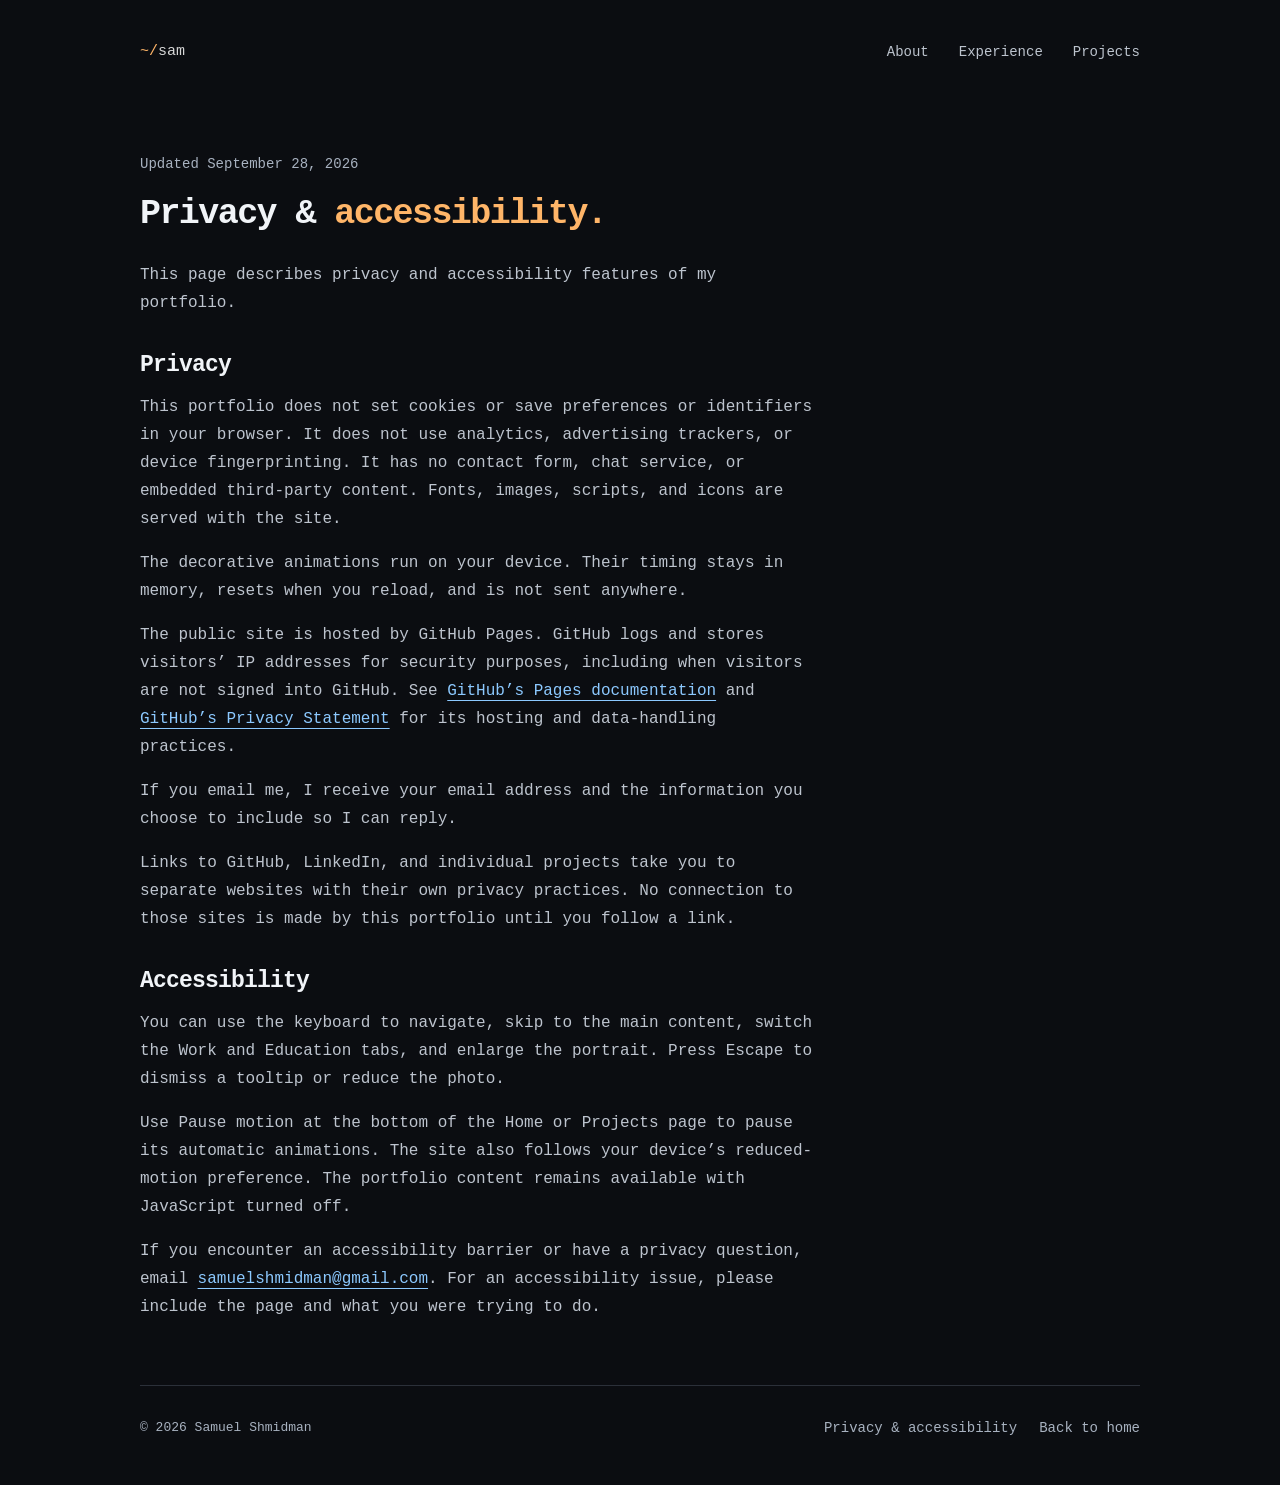
==== privacy/index.html @ e1cd4737 "Replace portfolio with lightweight site and editable profile assets" ====
<!doctype html>
<html lang="en">
  <head>
    <meta charset="utf-8">
    <meta name="viewport" content="width=device-width, initial-scale=1, viewport-fit=cover">
    <meta name="color-scheme" content="dark">
    <meta name="theme-color" content="#0b0d11">
    <meta name="referrer" content="no-referrer">
    <meta name="description" content="Privacy information and accessibility features for Samuel Shmidman's portfolio.">
    <title>Privacy &amp; accessibility — Samuel Shmidman</title>
    <link rel="icon" type="image/svg+xml" href="../favicon.svg">
    <link rel="stylesheet" href="../styles.css">
  </head>
  <body>
    <a class="skip-link" href="#main">Skip to content</a>
    <div class="page">
      <header class="site-header">
        <a class="wordmark" href="../#about" aria-label="Samuel Shmidman, home"><span aria-hidden="true">~/</span> sam</a>
        <nav aria-label="Main navigation">
          <a href="../#about">About</a>
          <a href="../#experience">Experience</a>
          <a href="../projects/">Projects</a>
        </nav>
      </header>
      <main id="main" class="policy" tabindex="-1">
        <p class="eyebrow">Updated September 28, 2026</p>
        <h1>Privacy &amp; <span>accessibility.</span></h1>
        <p>This page describes privacy and accessibility features of my portfolio.</p>
        <section aria-labelledby="privacy-title">
          <h2 id="privacy-title">Privacy</h2>
          <p>This portfolio does not set cookies or save preferences or identifiers in your browser. It does not use analytics, advertising trackers, or device fingerprinting. It has no contact form, chat service, or embedded third-party content. Fonts, images, scripts, and icons are served with the site.</p>
          <p>The decorative animations run on your device. Their timing stays in memory, resets when you reload, and is not sent anywhere.</p>
          <p>The public site is hosted by GitHub Pages. GitHub logs and stores visitors’ IP addresses for security purposes, including when visitors are not signed into GitHub. See <a href="https://docs.github.com/en/pages/getting-started-with-github-pages/what-is-github-pages" rel="noreferrer">GitHub’s Pages documentation</a> and <a href="https://docs.github.com/en/site-policy/privacy-policies/github-general-privacy-statement" rel="noreferrer">GitHub’s Privacy Statement</a> for its hosting and data-handling practices.</p>
          <p>If you email me, I receive your email address and the information you choose to include so I can reply.</p>
          <p>Links to GitHub, LinkedIn, and individual projects take you to separate websites with their own privacy practices. No connection to those sites is made by this portfolio until you follow a link.</p>
        </section>
        <section aria-labelledby="accessibility-title">
          <h2 id="accessibility-title">Accessibility</h2>
          <p>You can use the keyboard to navigate, skip to the main content, switch the Work and Education tabs, and enlarge the portrait. Press Escape to dismiss a tooltip or reduce the photo.</p>
          <p>Use Pause motion at the bottom of the Home or Projects page to pause its automatic animations. The site also follows your device’s reduced-motion preference. The portfolio content remains available with JavaScript turned off.</p>
          <p>If you encounter an accessibility barrier or have a privacy question, email <a href="mailto:samuelshmidman@gmail.com">samuelshmidman@gmail.com</a>. For an accessibility issue, please include the page and what you were trying to do.</p>
        </section>
      </main>
      <footer class="site-footer">
        <p>© 2026 Samuel Shmidman</p>
        <div class="footer-actions"><a href="./" aria-current="page">Privacy &amp; accessibility</a><a href="../#about">Back to home</a></div>
      </footer>
    </div>
  </body>
</html>
---- styles.css ----
:root {
  color-scheme: dark;
  --background: #0b0d11;
  --surface: #11151a;
  --line: #2b3039;
  --text: #bdc4ce;
  --bright: #f1f4f8;
  --muted: #a8b2c0;
  --accent: #ffb568;
  --link: #8cc9ff;
  --mono: ui-monospace, SFMono-Regular, Menlo, Consolas, monospace;
  background: var(--background);
  color: var(--text);
  font-family: var(--mono);
  font-synthesis: none;
  font-size: 100%;
  line-height: 1.75;
}
* { box-sizing: border-box; }
html { scroll-padding-top: 36px; -webkit-text-size-adjust: 100%; }
body { position: relative; margin: 0; min-width: 280px; padding-inline: env(safe-area-inset-left) env(safe-area-inset-right); }
[hidden] { display: none !important; }
::selection { color: #0b0d11; background: #ffb568; }
a { color: inherit; text-decoration: none; text-underline-offset: 5px; }
a:hover { color: var(--accent); }
:focus-visible { outline: 2px solid #bdbdbd; outline-offset: 5px; }
button { font: inherit; cursor: pointer; }
a, button { touch-action: manipulation; }
h1,h2,h3,p,figure { margin: 0; }
h1,h2,h3 { color: var(--bright); }
#character-field { position: fixed; inset: 0; width: 100%; height: 100%; pointer-events: none; opacity: .32; z-index: 0; }
.page { position: relative; z-index: 1; width: min(100% - 64px, 1000px); margin: 0 auto; }
.site-header { display: flex; flex-wrap: wrap; justify-content: space-between; align-items: center; gap: 12px 24px; min-height: 104px; padding: 12px 0; }
.wordmark { color: #d6d6d6; font-size: 0.9375rem; white-space: nowrap; }
.wordmark span { color: var(--accent); }
.site-header nav { display: flex; flex-wrap: wrap; gap: 8px 30px; font-size: .875rem; }
.site-header a { display: inline-flex; align-items: center; min-height: 44px; }
.site-header nav a:hover { text-decoration: underline; }
.intro { display: grid; grid-template-columns: minmax(0, 1fr) 204px; column-gap: 64px; align-items: start; padding: 62px 0 76px; }
.intro-heading { grid-column: 1; grid-row: 1; min-width: 0; }
.intro-copy { grid-column: 1; grid-row: 2; align-self: center; }
.intro-details { grid-column: 1; grid-row: 3; min-width: 0; }
.eyebrow { color: var(--muted); font-size: 0.875rem; margin-bottom: 14px; }
h1 { font-size: clamp(1.5625rem, 3vw, 2.1875rem); line-height: 1.35; letter-spacing: -.045em; font-weight: 650; margin-bottom: 23px; }
h1 span { color: var(--accent); }
.intro-lead { color: #dedede; margin-bottom: 17px; }
.intro-details .availability { margin: 24px 0 17px; color: #e3c6a7; font-size: 0.875rem; }
.profile-links { display: flex; align-items: center; flex-wrap: wrap; gap: 18px; font-size: 0.875rem; }
.profile-links a { display: inline-flex; gap: 7px; align-items: center; min-height: 44px; }
.profile-links a:hover { text-decoration: underline; }
.link-divider { color: #555; }
.headshot { grid-column: 2; grid-row: 2; align-self: center; position: relative; z-index: 2; height: 0; margin: 0; }
.portrait-zoom { --portrait-scale: 1.32; display: block; width: 100%; padding: 0; border: 0; border-radius: 10px; background: transparent; translate: 0 -50%; transform-origin: right center; transition: transform 420ms cubic-bezier(.2,.7,.2,1), box-shadow 420ms ease; cursor: zoom-in; }
.portrait-zoom.is-expanded { transform: scale(var(--portrait-scale)); box-shadow: 0 20px 65px #0008; cursor: zoom-out; }
@media (hover: hover) and (pointer: fine) {
  .portrait-zoom:hover:not(.zoom-dismissed) { transform: scale(var(--portrait-scale)); box-shadow: 0 20px 65px #0008; }
}
.headshot img { display: block; width: 100%; height: auto; aspect-ratio: 1; object-fit: cover; border-radius: 10px; border: 1px solid #404b5c; }
.section { scroll-margin-top: 22px; margin-bottom: 70px; }
.section-heading { display: flex; flex-wrap: wrap; align-items: baseline; justify-content: space-between; gap: 20px; margin-bottom: 22px; }
h2 { font-size: 1.4375rem; letter-spacing: -.035em; line-height: 1.4; font-weight: 600; }
.section-marker { color: var(--muted); font-size: .8125rem; }
.timeline-tabs { display: flex; gap: 5px; padding: 5px; margin-bottom: 60px; background: #12171e; border: 1px solid #26313c; border-radius: 8px; }
.timeline-tabs button { flex: 1; min-width: 0; min-height: 44px; padding: 7px 16px; border: 1px solid transparent; border-radius: 5px; background: transparent; color: #9a9a9a; font-size: 0.875rem; line-height: 1.5; transition: background 150ms ease, color 150ms ease; }
.timeline-tabs button:hover { color: #ededed; }
.timeline-tabs button[aria-selected="true"] { background: #28211c; border-color: #a87746; color: #ffca8d; text-decoration: underline; text-underline-offset: 4px; }
.timeline-panel { padding: 30px 30px 2px; border: 1px solid var(--line); border-radius: 9px; background: #0f141bef; }
.fallback-heading { margin-bottom: 25px; font-size: 1.0625rem; }
.tabs-ready .fallback-heading { display: none; }
.timeline { margin: 0; padding: 0; list-style: none; }
.timeline-entry { position: relative; margin-left: 21px; padding: 0 0 56px 42px; border-left: 1px solid #323232; }
.timeline-entry:last-child { border-left-color: transparent; padding-bottom: 30px; }
.timeline-badge { position: absolute; top: 0; left: -21px; display: grid; place-items: center; width: 41px; height: 41px; background: #1a1a1a; color: #dedede; border: 1px solid #383838; border-radius: 50%; font-size: 1rem; line-height: 1; }
.entry-heading { display: flex; align-items: baseline; justify-content: space-between; flex-wrap: wrap; column-gap: 14px; margin-bottom: 4px; }
.entry-heading h3 { font-size: 1rem; font-weight: 600; line-height: 1.5; }
.date { color: var(--muted); font-size: 0.8125rem; line-height: 1.6; }
.role { font-size: 0.875rem; line-height: 1.65; color: #cecece; }
.entry-description { margin-top: 9px; max-width: 78ch; font-family: -apple-system, BlinkMacSystemFont, "Segoe UI", sans-serif; font-size: 1rem; line-height: 1.7; color: #aaa; }
.role-group { margin-top: 56px; }
.role-heading { display: flex; flex-wrap: wrap; justify-content: space-between; align-items: baseline; column-gap: 15px; row-gap: 4px; }
.projects .section-heading { margin-bottom: 60px; }
.project-grid { display: grid; grid-template-columns: repeat(2, minmax(0,1fr)); gap: 60px 18px; }
.project-card { display: flex; flex-direction: column; padding: 26px; border: 1px solid var(--line); border-radius: 8px; background: #11171ff2; }
.project-category { font-size: 0.75rem; line-height: 1.5; color: var(--muted); margin-bottom: 13px; text-transform: uppercase; letter-spacing: .035em; }
.project-card h3 { font-size: 1.25rem; letter-spacing: -.035em; line-height: 1.4; margin-bottom: 12px; }
.project-card > p:not(.project-category):not(.project-note) { font-family: -apple-system, BlinkMacSystemFont, "Segoe UI", sans-serif; font-size: 1rem; line-height: 1.7; }
.tags { display: flex; flex-wrap: wrap; list-style: none; padding: 0; margin: 21px 0 17px; gap: 7px; }
.tags li { max-width: 100%; padding: 2px 8px; font-size: 0.75rem; line-height: 1.7; color: #b9cfe5; background: #1a2532; border: 1px solid #2b3b4c; border-radius: 4px; }
.project-link { display: inline-flex; align-self: flex-start; align-items: center; gap: 9px; margin-top: auto; min-height: 44px; font-size: 0.875rem; color: var(--link); }
.project-link:hover { text-decoration: underline; }
.project-note { margin-top: auto; padding: 10px 0; font-size: 0.8125rem; color: var(--muted); }
.site-footer { border-top: 1px solid var(--line); display: flex; justify-content: space-between; flex-wrap: wrap; align-items: center; gap: 16px; padding: 20px 0 max(35px, env(safe-area-inset-bottom)); font-size: 0.8125rem; color: var(--muted); }
.site-footer a { display: inline-flex; align-items: center; gap: .5rem; min-height: 44px; font-size: 0.875rem; }
.footer-actions { display: flex; align-items: center; flex-wrap: wrap; gap: 22px; }
.motion-toggle { min-height: 44px; padding: 0; color: var(--muted); background: transparent; border: 0; font-size: 0.875rem; }
.motion-toggle:hover { color: var(--accent); }
.duck-hideout { position: absolute; inset: 0; overflow: hidden; pointer-events: none; z-index: 2; }
.wandering-duck { transform-origin: top left; position: absolute; left: 0; top: 0; user-select: none; pointer-events: none; }
.wandering-duck pre { margin: 0; font-family: var(--mono); font-weight: 500; white-space: pre; }
.duck-mother { width: 60px; height: 40px; color: #c5b68c; opacity: .75; }
.duck-mother pre { font-size: 10px; line-height: 10px; }
.duckling { width: 36px; height: 18px; color: #c0ae77; opacity: .65; }
.duckling pre { font-size: 8px; line-height: 9px; }
.skip-link { position: absolute; z-index: 10; left: 16px; top: -100px; padding: 10px 18px; color: #090909; background: #ededed; }
.skip-link:focus { top: 16px; }
.sr-only { position: absolute; width: 1px; height: 1px; padding: 0; margin: -1px; overflow: hidden; clip-path: inset(50%); white-space: nowrap; border: 0; }
.tooltip { position: fixed; z-index: 20; max-width: min(19rem, calc(100% - 24px)); padding: 8px 12px; border: 1px solid #65758a; border-radius: 6px; background: #1a2532; color: var(--bright); box-shadow: 0 4px 16px #0005; font-size: .875rem; line-height: 1.5; overflow-wrap: anywhere; }
.policy { max-width: 70ch; padding: 48px 0 64px; overflow-wrap: anywhere; }
.policy section { margin-top: 32px; }
.policy h2 { margin-bottom: 12px; }
.policy p + p { margin-top: 16px; }
.policy a { color: var(--link); text-decoration: underline; }
.intro-copy, .project-card, .timeline-panel { min-width: 0; overflow-wrap: anywhere; }
@media (max-width: 800px) {
  .intro { grid-template-columns: minmax(0,1fr) 168px; column-gap: 32px; padding-top: 40px; }
  .portrait-zoom { --portrait-scale: 1.18; }
  .role-heading { display: block; }
  .role-heading .date { display: block; margin-top: 3px; }
  .timeline-panel { padding: 25px 22px 0; }
}
@media (max-width: 620px) {
  .page { width: calc(100% - 32px); }
  #character-field { opacity: .24; }
  .site-header { min-height: 82px; gap: 12px; }
  .site-header nav { gap: 17px; font-size: 0.875rem; }
  .wordmark { font-size: 0.875rem; }
  .intro { grid-template-columns: minmax(0,1fr); padding: 32px 0 52px; gap: 0; }
  .intro-heading, .intro-copy, .intro-details, .headshot { grid-column: 1; grid-row: auto; }
  .headshot { margin: 25px 0 0; width: 140px; height: auto; }
  .portrait-zoom { --portrait-scale: 1.32; translate: 0; transform-origin: left center; }
  h1 { font-size: clamp(1.625rem, 7vw, 1.8125rem); }
  .intro-copy { font-size: 1rem; }
  .eyebrow { font-size: 0.8125rem; }
  .timeline-panel { padding: 25px 14px 0; }
  .timeline-entry { margin-left: 16px; padding-left: 25px; padding-bottom: 48px; }
  .timeline-entry:last-child { padding-bottom: 25px; }
  .role-group { margin-top: 48px; }
  .timeline-badge { width: 33px; height: 33px; left: -17px; font-size: 0.875rem; }
  .entry-heading { display: block; }
  .entry-heading .date { display: block; margin: 4px 0 7px; }
  .project-grid { grid-template-columns: minmax(0,1fr); }
  .project-card { padding: 21px; }
  .footer-actions { width: 100%; gap: 4px 20px; }
  .section { margin-bottom: 48px; }
  h2 { font-size: 1.375rem; }
}
@media (max-width: 420px) {
  .site-header { flex-wrap: wrap; gap: 4px; padding: 8px 0; }
  .site-header nav { width: 100%; justify-content: space-between; gap: 12px; }
}
@media (prefers-reduced-motion: reduce) {
  *, *::before, *::after { transition: none !important; }
  .portrait-zoom { transition: none; }
}
@media (forced-colors: active) {
  #character-field, .duck-hideout { display: none; }
  .timeline-tabs button[aria-selected="true"] { border-color: Highlight; }
  :focus-visible { outline-color: Highlight; }
  .tooltip { border-color: CanvasText; }
}

/* Color accents and shared navigation for the project index. */
.site-header nav a[aria-current="page"] { color: var(--accent); }
.social-icon { flex: 0 0 auto; width: 18px; height: 18px; }
.profile-links { gap: 24px; }
.profile-links .linkedin-link { color: #8cc9ff; }
.profile-links .resume-link { display: inline-flex; align-items: center; gap: 7px; min-height: 44px; padding: 0; border: 0; background: transparent; color: #8e97a3; font-size: 0.875rem; cursor: default; }
.coming-soon { font-size: 0.75rem; color: #aeb6c1; padding: 1px 6px; background: #1a2029; border: 1px solid #343b47; border-radius: 4px; }
.section-link { display: inline-flex; align-items: center; gap: 10px; min-height: 44px; font-size: 0.875rem; color: var(--link); }
.section-link:hover { text-decoration: underline; }
.entry-meta { color: var(--muted); font-size: 0.8125rem; margin-top: 3px; }
.badge-yc { color: #fff5e9; background: #a44416; border-color: #ef8d4d; }
.badge-independent { color: #b1edd8; background: #18362e; border-color: #366252; }
.badge-brandeis { color: #bdd8ff; background: #203754; border-color: #416391; }
.badge-williams { color: #9bd5ff; background: #163b5b; border-color: #3e6c94; }
.badge-bonnot { color: #f4d297; background: #46331f; border-color: #6b5133; }
.badge-toys { color: #e0c7ff; background: #3b2856; border-color: #755399; }
.project-card { border-top: 2px solid #416685; }
.project-card:nth-child(2) { border-top-color: #41876f; }
.project-card:nth-child(3) { border-top-color: #8465b0; }
.project-card:nth-child(4) { border-top-color: #a07641; }
.project-category { color: #9bbddd; }
.catalog-intro { padding: 57px 0 42px; max-width: 850px; }
.catalog-intro h1 { margin-bottom: 16px; }
.catalog-intro > p:not(.eyebrow) { max-width: 65ch; }
.project-jumps { display: flex; flex-wrap: wrap; gap: 10px; margin-top: 28px; }
.project-jumps a { display: inline-flex; align-items: center; gap: 10px; min-height: 44px; padding: 7px 13px; font-size: 0.875rem; background: #141b25; border: 1px solid #303c4c; border-radius: 6px; }
.project-jumps a:hover { border-color: #7194bb; }
.project-jumps span { color: #8fabc7; font-size: 0.75rem; }
.catalog-section { margin-bottom: 60px; scroll-margin-top: 30px; }
.catalog-section .section-heading { margin-bottom: 60px; }
.catalog-card { min-width: 0; }
.project-card-top { margin-bottom: 14px; }
.project-status { color: #a7c8e9; font-size: 0.75rem; line-height: 1.5; }
.project-card .project-detail { margin: 0 0 14px; color: #a0a9b7; font-size: 0.875rem; }
.group-applications { border-top-color: #416685 !important; }
.group-research-tools { border-top-color: #8465b0 !important; }
.group-hardware { border-top-color: #a07641 !important; }
.group-homelab { border-top-color: #41876f !important; }
@media (max-width: 620px) {
  .catalog-intro { padding: 32px 0; }
  .profile-links { gap: 12px 22px; }
  .section-heading { align-items: flex-start; }
  .section-link { min-height: 44px; white-space: nowrap; }
  .project-jumps { gap: 8px; }
}

@media (max-width: 760px) {
  .project-grid { grid-template-columns: minmax(0,1fr); }
}

.profile-links .resume-link.is-available { color: var(--link); cursor: pointer; }
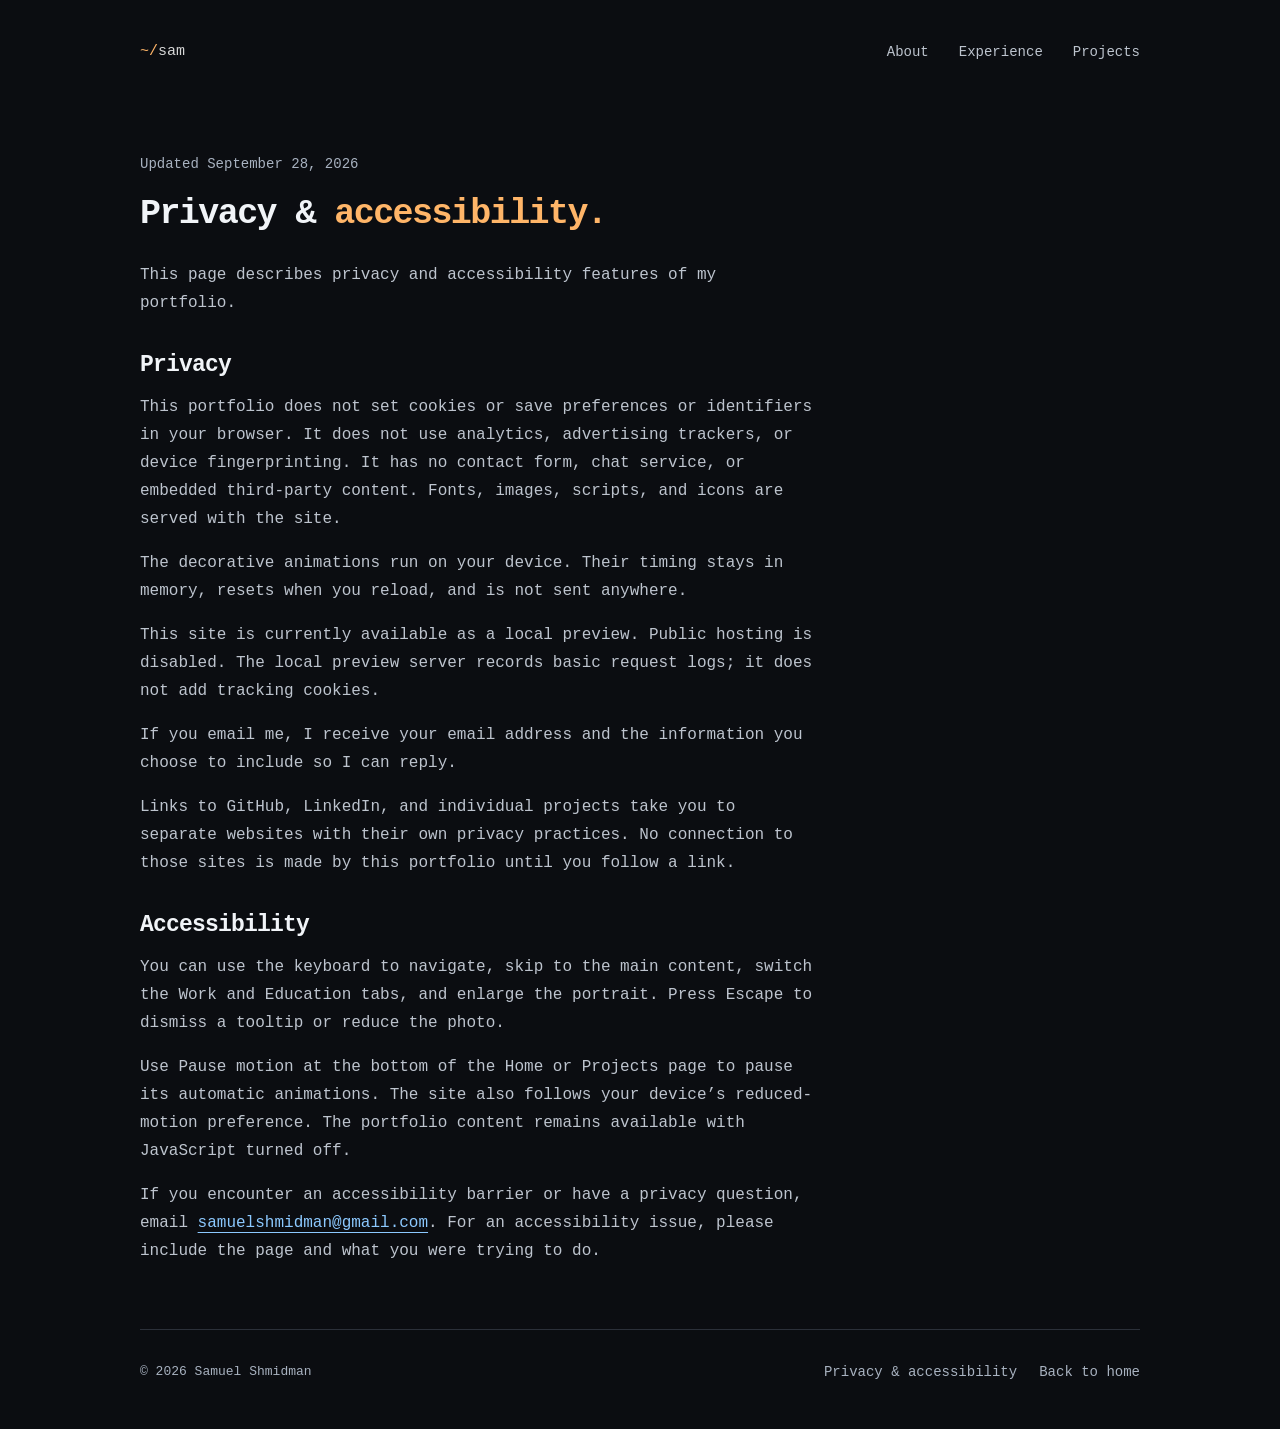
==== commit 2a11441a: "Prepare optional Cloudflare static hosting with Pages disabled" ====
--- a/privacy/index.html
+++ b/privacy/index.html
@@ -30,7 +30,7 @@
           <h2 id="privacy-title">Privacy</h2>
           <p>This portfolio does not set cookies or save preferences or identifiers in your browser. It does not use analytics, advertising trackers, or device fingerprinting. It has no contact form, chat service, or embedded third-party content. Fonts, images, scripts, and icons are served with the site.</p>
           <p>The decorative animations run on your device. Their timing stays in memory, resets when you reload, and is not sent anywhere.</p>
-          <p>The public site is hosted by GitHub Pages. GitHub logs and stores visitors’ IP addresses for security purposes, including when visitors are not signed into GitHub. See <a href="https://docs.github.com/en/pages/getting-started-with-github-pages/what-is-github-pages" rel="noreferrer">GitHub’s Pages documentation</a> and <a href="https://docs.github.com/en/site-policy/privacy-policies/github-general-privacy-statement" rel="noreferrer">GitHub’s Privacy Statement</a> for its hosting and data-handling practices.</p>
+          <p>This site is currently available as a local preview. Public hosting is disabled. The local preview server records basic request logs; it does not add tracking cookies.</p>
           <p>If you email me, I receive your email address and the information you choose to include so I can reply.</p>
           <p>Links to GitHub, LinkedIn, and individual projects take you to separate websites with their own privacy practices. No connection to those sites is made by this portfolio until you follow a link.</p>
         </section>
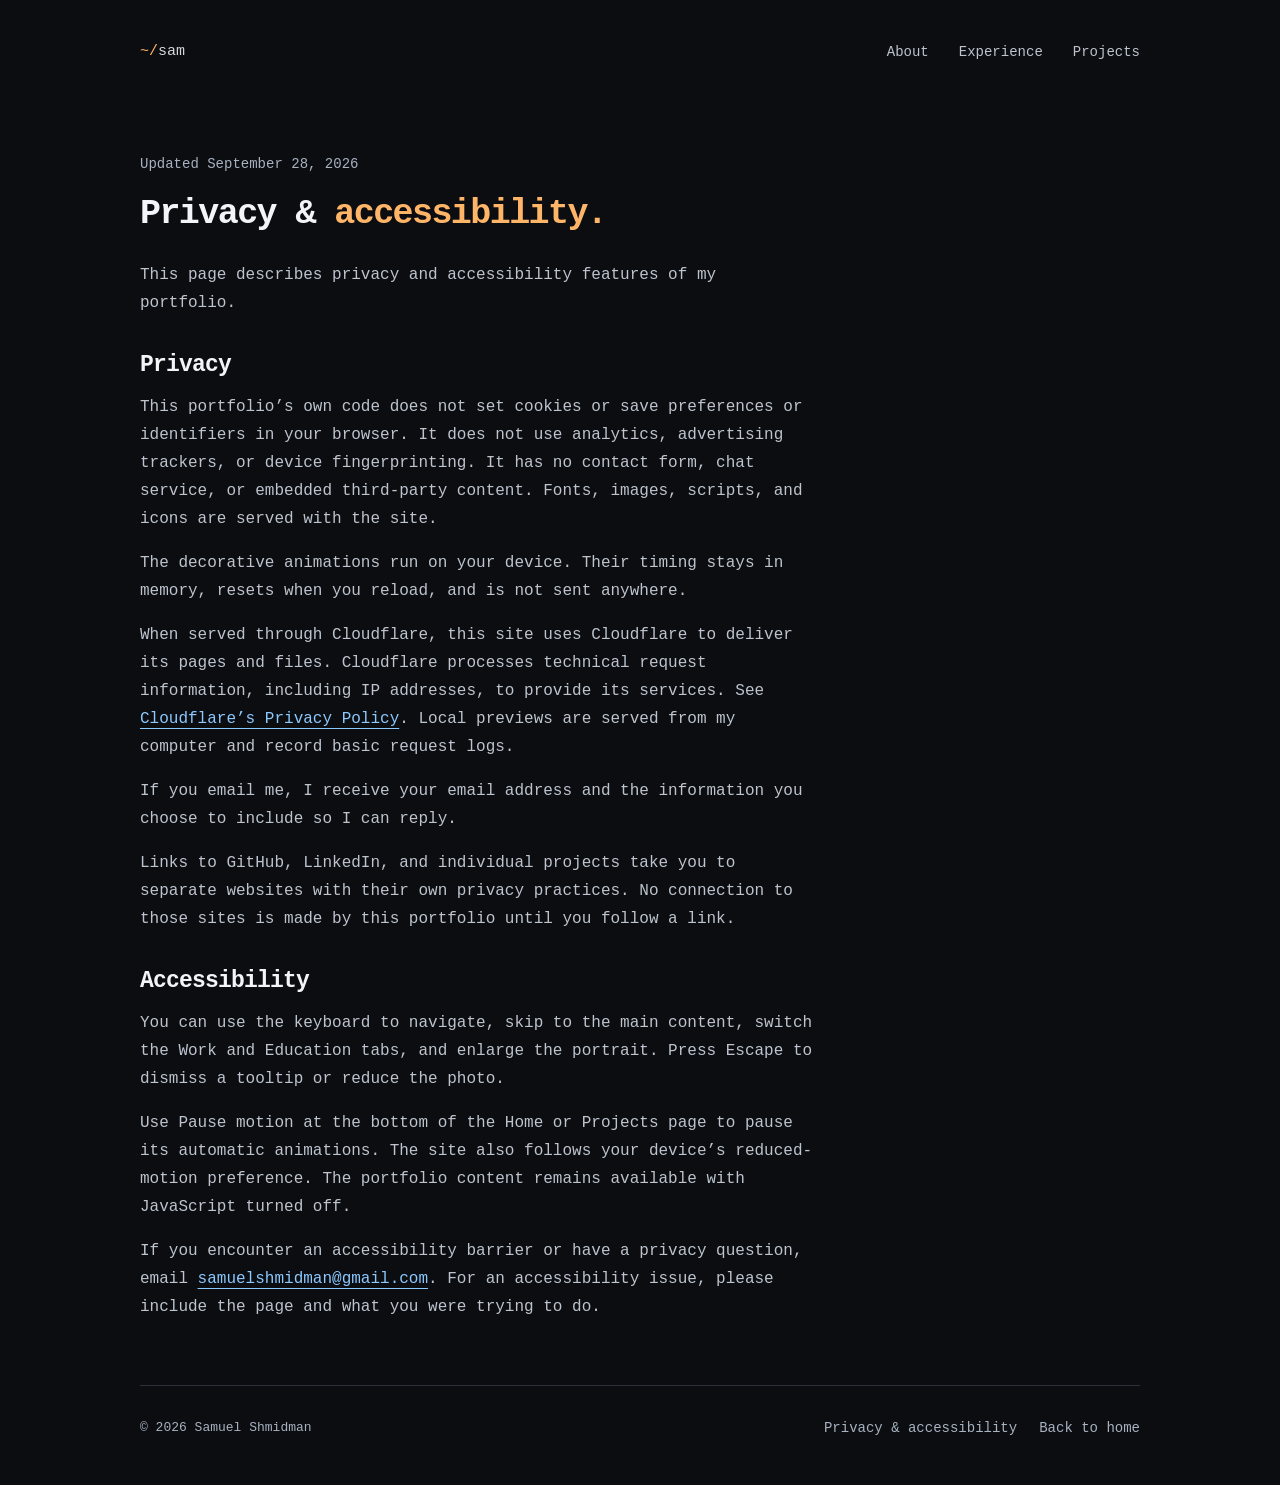
==== commit 4d904c86: "Prepare privacy disclosure for Cloudflare hosting" ====
--- a/privacy/index.html
+++ b/privacy/index.html
@@ -28,9 +28,9 @@
         <p>This page describes privacy and accessibility features of my portfolio.</p>
         <section aria-labelledby="privacy-title">
           <h2 id="privacy-title">Privacy</h2>
-          <p>This portfolio does not set cookies or save preferences or identifiers in your browser. It does not use analytics, advertising trackers, or device fingerprinting. It has no contact form, chat service, or embedded third-party content. Fonts, images, scripts, and icons are served with the site.</p>
+          <p>This portfolio’s own code does not set cookies or save preferences or identifiers in your browser. It does not use analytics, advertising trackers, or device fingerprinting. It has no contact form, chat service, or embedded third-party content. Fonts, images, scripts, and icons are served with the site.</p>
           <p>The decorative animations run on your device. Their timing stays in memory, resets when you reload, and is not sent anywhere.</p>
-          <p>This site is currently available as a local preview. Public hosting is disabled. The local preview server records basic request logs; it does not add tracking cookies.</p>
+          <p>When served through Cloudflare, this site uses Cloudflare to deliver its pages and files. Cloudflare processes technical request information, including IP addresses, to provide its services. See <a href="https://www.cloudflare.com/privacypolicy/" rel="noreferrer">Cloudflare’s Privacy Policy</a>. Local previews are served from my computer and record basic request logs.</p>
           <p>If you email me, I receive your email address and the information you choose to include so I can reply.</p>
           <p>Links to GitHub, LinkedIn, and individual projects take you to separate websites with their own privacy practices. No connection to those sites is made by this portfolio until you follow a link.</p>
         </section>
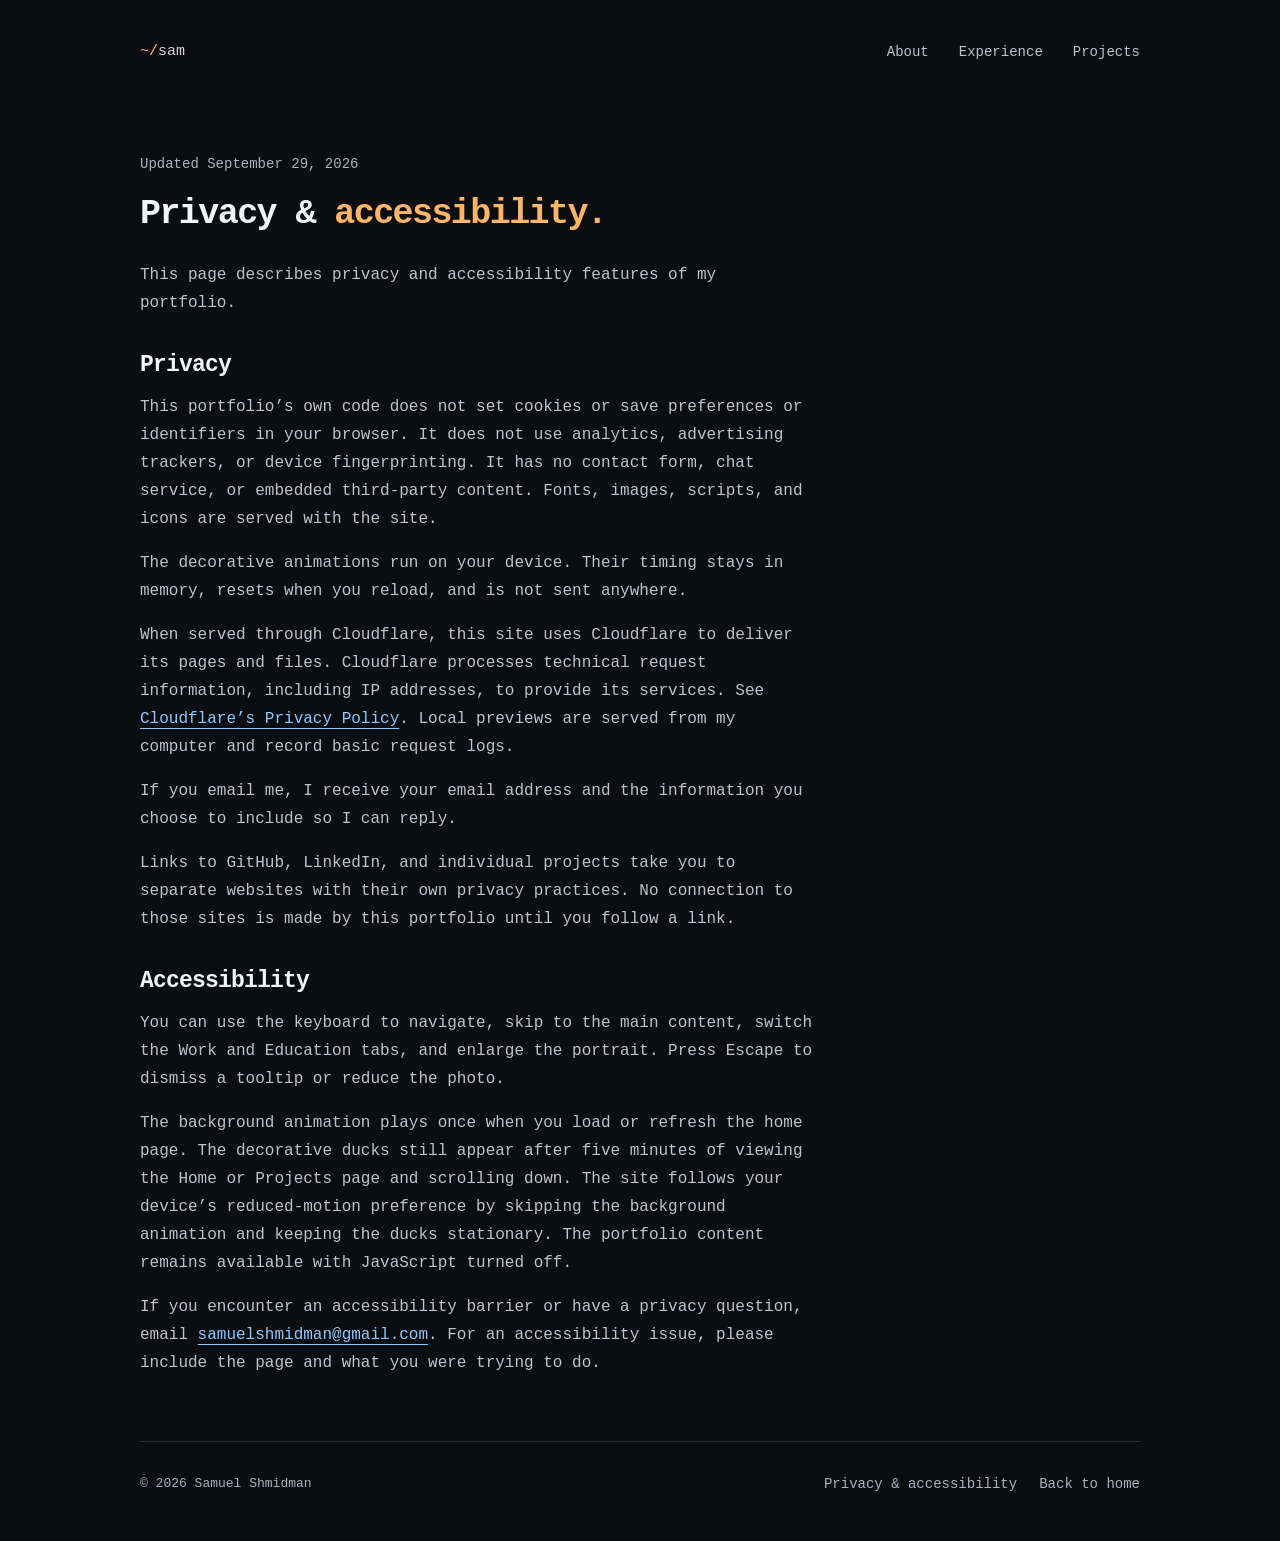
==== commit 05647c41: "Align portfolio work history and finalize opening animation" ====
--- a/privacy/index.html
+++ b/privacy/index.html
@@ -8,7 +8,7 @@
     <meta name="referrer" content="no-referrer">
     <meta name="description" content="Privacy information and accessibility features for Samuel Shmidman's portfolio.">
     <title>Privacy &amp; accessibility — Samuel Shmidman</title>
-    <link rel="icon" type="image/svg+xml" href="../favicon.svg">
+    <link rel="icon" type="image/svg+xml" href="../favicon.svg?v=machined-20260929">
     <link rel="stylesheet" href="../styles.css">
   </head>
   <body>
@@ -23,7 +23,7 @@
         </nav>
       </header>
       <main id="main" class="policy" tabindex="-1">
-        <p class="eyebrow">Updated September 28, 2026</p>
+        <p class="eyebrow">Updated September 29, 2026</p>
         <h1>Privacy &amp; <span>accessibility.</span></h1>
         <p>This page describes privacy and accessibility features of my portfolio.</p>
         <section aria-labelledby="privacy-title">
@@ -37,7 +37,7 @@
         <section aria-labelledby="accessibility-title">
           <h2 id="accessibility-title">Accessibility</h2>
           <p>You can use the keyboard to navigate, skip to the main content, switch the Work and Education tabs, and enlarge the portrait. Press Escape to dismiss a tooltip or reduce the photo.</p>
-          <p>Use Pause motion at the bottom of the Home or Projects page to pause its automatic animations. The site also follows your device’s reduced-motion preference. The portfolio content remains available with JavaScript turned off.</p>
+          <p>The background animation plays once when you load or refresh the home page. The decorative ducks still appear after five minutes of viewing the Home or Projects page and scrolling down. The site follows your device’s reduced-motion preference by skipping the background animation and keeping the ducks stationary. The portfolio content remains available with JavaScript turned off.</p>
           <p>If you encounter an accessibility barrier or have a privacy question, email <a href="mailto:samuelshmidman@gmail.com">samuelshmidman@gmail.com</a>. For an accessibility issue, please include the page and what you were trying to do.</p>
         </section>
       </main>
--- a/styles.css
+++ b/styles.css
@@ -43,8 +43,9 @@
 .eyebrow { color: var(--muted); font-size: 0.875rem; margin-bottom: 14px; }
 h1 { font-size: clamp(1.5625rem, 3vw, 2.1875rem); line-height: 1.35; letter-spacing: -.045em; font-weight: 650; margin-bottom: 23px; }
 h1 span { color: var(--accent); }
-.intro-lead { color: #dedede; margin-bottom: 17px; }
+.intro-greeting, .intro-lead { color: #dedede; margin-bottom: 17px; }
 .intro-details .availability { margin: 24px 0 17px; color: #e3c6a7; font-size: 0.875rem; }
+.intro-signature { margin-bottom: 20px; color: var(--bright); }
 .profile-links { display: flex; align-items: center; flex-wrap: wrap; gap: 18px; font-size: 0.875rem; }
 .profile-links a { display: inline-flex; gap: 7px; align-items: center; min-height: 44px; }
 .profile-links a:hover { text-decoration: underline; }
@@ -86,14 +87,14 @@
 .project-card > p:not(.project-category):not(.project-note) { font-family: -apple-system, BlinkMacSystemFont, "Segoe UI", sans-serif; font-size: 1rem; line-height: 1.7; }
 .tags { display: flex; flex-wrap: wrap; list-style: none; padding: 0; margin: 21px 0 17px; gap: 7px; }
 .tags li { max-width: 100%; padding: 2px 8px; font-size: 0.75rem; line-height: 1.7; color: #b9cfe5; background: #1a2532; border: 1px solid #2b3b4c; border-radius: 4px; }
-.project-link { display: inline-flex; align-self: flex-start; align-items: center; gap: 9px; margin-top: auto; min-height: 44px; font-size: 0.875rem; color: var(--link); }
+.project-actions { display: flex; flex-direction: column; align-items: flex-start; gap: 4px; margin-top: auto; }
+.project-link { display: inline-flex; align-items: center; gap: 8px; min-height: 44px; font-size: 0.875rem; color: var(--link); }
 .project-link:hover { text-decoration: underline; }
+.project-coming-soon { color: var(--muted); font-size: 0.8125rem; }
 .project-note { margin-top: auto; padding: 10px 0; font-size: 0.8125rem; color: var(--muted); }
 .site-footer { border-top: 1px solid var(--line); display: flex; justify-content: space-between; flex-wrap: wrap; align-items: center; gap: 16px; padding: 20px 0 max(35px, env(safe-area-inset-bottom)); font-size: 0.8125rem; color: var(--muted); }
 .site-footer a { display: inline-flex; align-items: center; gap: .5rem; min-height: 44px; font-size: 0.875rem; }
 .footer-actions { display: flex; align-items: center; flex-wrap: wrap; gap: 22px; }
-.motion-toggle { min-height: 44px; padding: 0; color: var(--muted); background: transparent; border: 0; font-size: 0.875rem; }
-.motion-toggle:hover { color: var(--accent); }
 .duck-hideout { position: absolute; inset: 0; overflow: hidden; pointer-events: none; z-index: 2; }
 .wandering-duck { transform-origin: top left; position: absolute; left: 0; top: 0; user-select: none; pointer-events: none; }
 .wandering-duck pre { margin: 0; font-family: var(--mono); font-weight: 500; white-space: pre; }
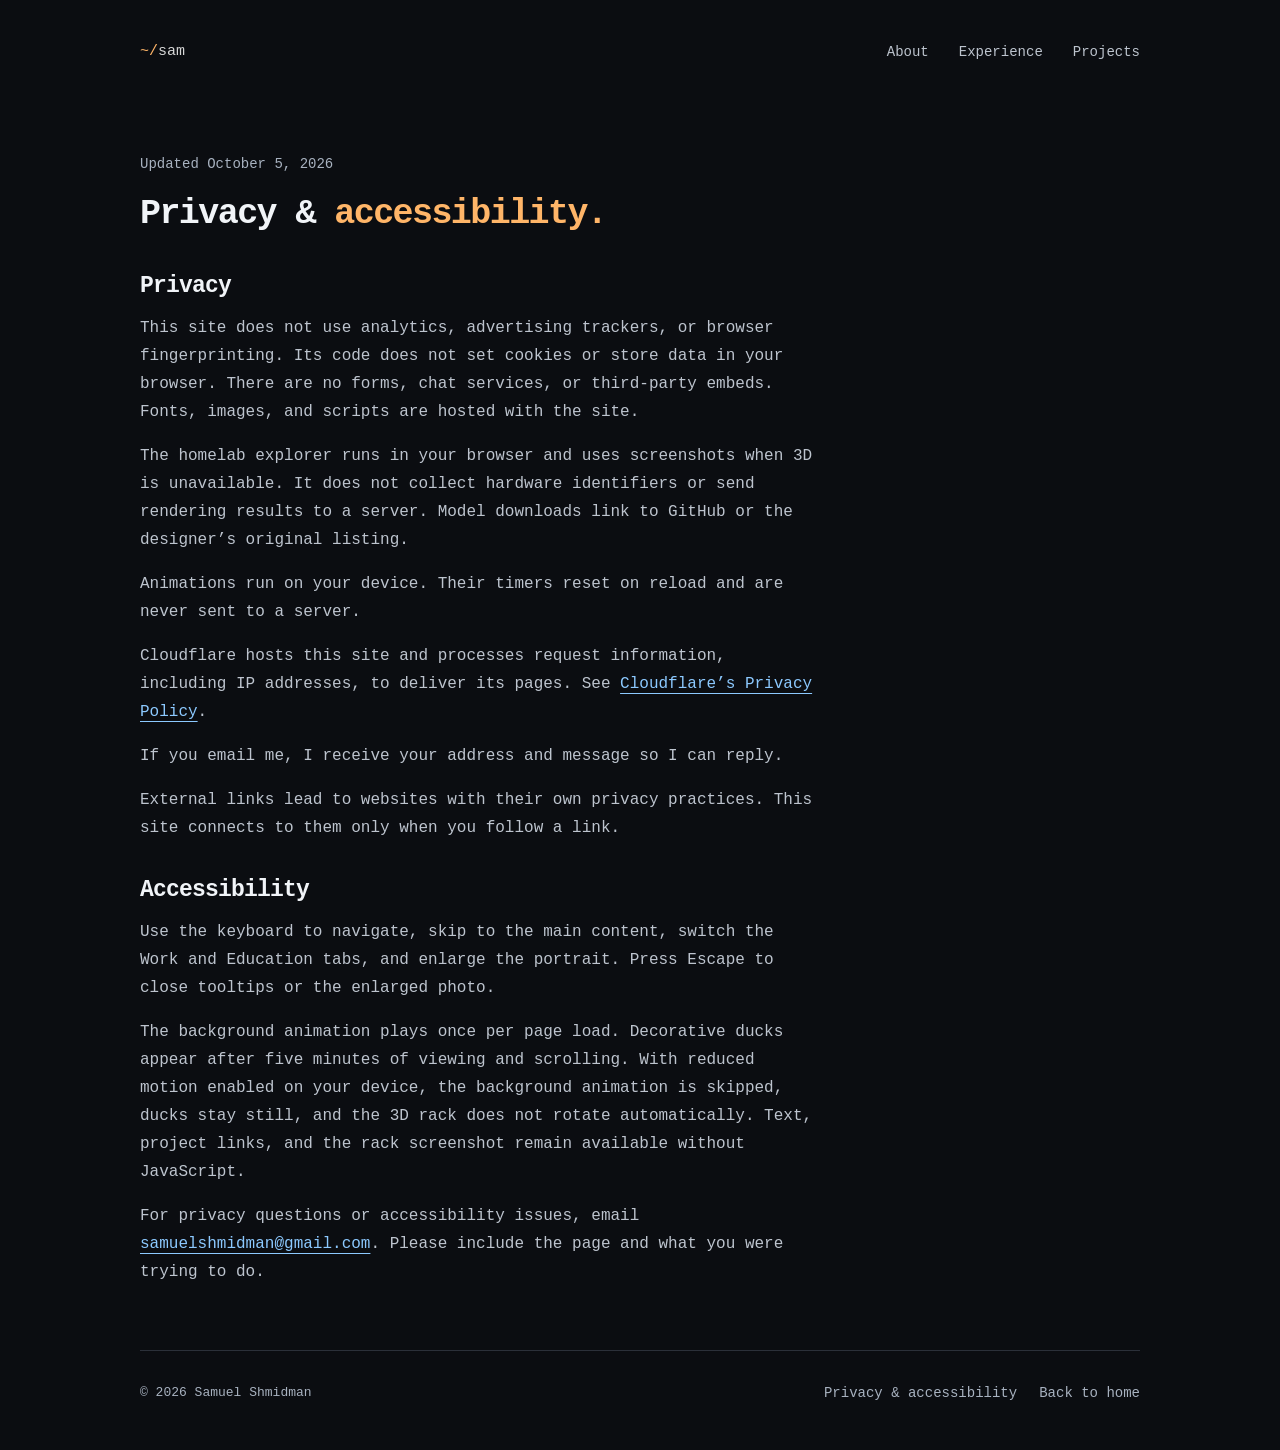
==== commit bba80688: "Add homelab explorer and downloads, simplify site copy" ====
--- a/privacy/index.html
+++ b/privacy/index.html
@@ -7,7 +7,7 @@
     <meta name="theme-color" content="#0b0d11">
     <meta name="referrer" content="no-referrer">
     <meta name="description" content="Privacy information and accessibility features for Samuel Shmidman's portfolio.">
-    <title>Privacy &amp; accessibility — Samuel Shmidman</title>
+    <title>Privacy &amp; accessibility · Samuel Shmidman</title>
     <link rel="icon" type="image/svg+xml" href="../favicon.svg?v=machined-20260929">
     <link rel="stylesheet" href="../styles.css">
   </head>
@@ -23,22 +23,22 @@
         </nav>
       </header>
       <main id="main" class="policy" tabindex="-1">
-        <p class="eyebrow">Updated September 29, 2026</p>
+        <p class="eyebrow">Updated October 5, 2026</p>
         <h1>Privacy &amp; <span>accessibility.</span></h1>
-        <p>This page describes privacy and accessibility features of my portfolio.</p>
         <section aria-labelledby="privacy-title">
           <h2 id="privacy-title">Privacy</h2>
-          <p>This portfolio’s own code does not set cookies or save preferences or identifiers in your browser. It does not use analytics, advertising trackers, or device fingerprinting. It has no contact form, chat service, or embedded third-party content. Fonts, images, scripts, and icons are served with the site.</p>
-          <p>The decorative animations run on your device. Their timing stays in memory, resets when you reload, and is not sent anywhere.</p>
-          <p>When served through Cloudflare, this site uses Cloudflare to deliver its pages and files. Cloudflare processes technical request information, including IP addresses, to provide its services. See <a href="https://www.cloudflare.com/privacypolicy/" rel="noreferrer">Cloudflare’s Privacy Policy</a>. Local previews are served from my computer and record basic request logs.</p>
-          <p>If you email me, I receive your email address and the information you choose to include so I can reply.</p>
-          <p>Links to GitHub, LinkedIn, and individual projects take you to separate websites with their own privacy practices. No connection to those sites is made by this portfolio until you follow a link.</p>
+          <p>This site does not use analytics, advertising trackers, or browser fingerprinting. Its code does not set cookies or store data in your browser. There are no forms, chat services, or third-party embeds. Fonts, images, and scripts are hosted with the site.</p>
+          <p>The homelab explorer runs in your browser and uses screenshots when 3D is unavailable. It does not collect hardware identifiers or send rendering results to a server. Model downloads link to GitHub or the designer’s original listing.</p>
+          <p>Animations run on your device. Their timers reset on reload and are never sent to a server.</p>
+          <p>Cloudflare hosts this site and processes request information, including IP addresses, to deliver its pages. See <a href="https://www.cloudflare.com/privacypolicy/" rel="noreferrer">Cloudflare’s Privacy Policy</a>.</p>
+          <p>If you email me, I receive your address and message so I can reply.</p>
+          <p>External links lead to websites with their own privacy practices. This site connects to them only when you follow a link.</p>
         </section>
         <section aria-labelledby="accessibility-title">
           <h2 id="accessibility-title">Accessibility</h2>
-          <p>You can use the keyboard to navigate, skip to the main content, switch the Work and Education tabs, and enlarge the portrait. Press Escape to dismiss a tooltip or reduce the photo.</p>
-          <p>The background animation plays once when you load or refresh the home page. The decorative ducks still appear after five minutes of viewing the Home or Projects page and scrolling down. The site follows your device’s reduced-motion preference by skipping the background animation and keeping the ducks stationary. The portfolio content remains available with JavaScript turned off.</p>
-          <p>If you encounter an accessibility barrier or have a privacy question, email <a href="mailto:samuelshmidman@gmail.com">samuelshmidman@gmail.com</a>. For an accessibility issue, please include the page and what you were trying to do.</p>
+          <p>Use the keyboard to navigate, skip to the main content, switch the Work and Education tabs, and enlarge the portrait. Press Escape to close tooltips or the enlarged photo.</p>
+          <p>The background animation plays once per page load. Decorative ducks appear after five minutes of viewing and scrolling. With reduced motion enabled on your device, the background animation is skipped, ducks stay still, and the 3D rack does not rotate automatically. Text, project links, and the rack screenshot remain available without JavaScript.</p>
+          <p>For privacy questions or accessibility issues, email <a href="mailto:samuelshmidman@gmail.com">samuelshmidman@gmail.com</a>. Please include the page and what you were trying to do.</p>
         </section>
       </main>
       <footer class="site-footer">
--- a/styles.css
+++ b/styles.css
@@ -211,3 +211,5 @@
 }
 
 .profile-links .resume-link.is-available { color: var(--link); cursor: pointer; }
+
+.homelab-embed{display:block;width:100%;height:785px;border:1px solid var(--line);border-radius:12px;background:#11151b}.homelab .section-heading{margin-bottom:22px}@media(max-width:720px){.homelab-embed{height:680px}}
